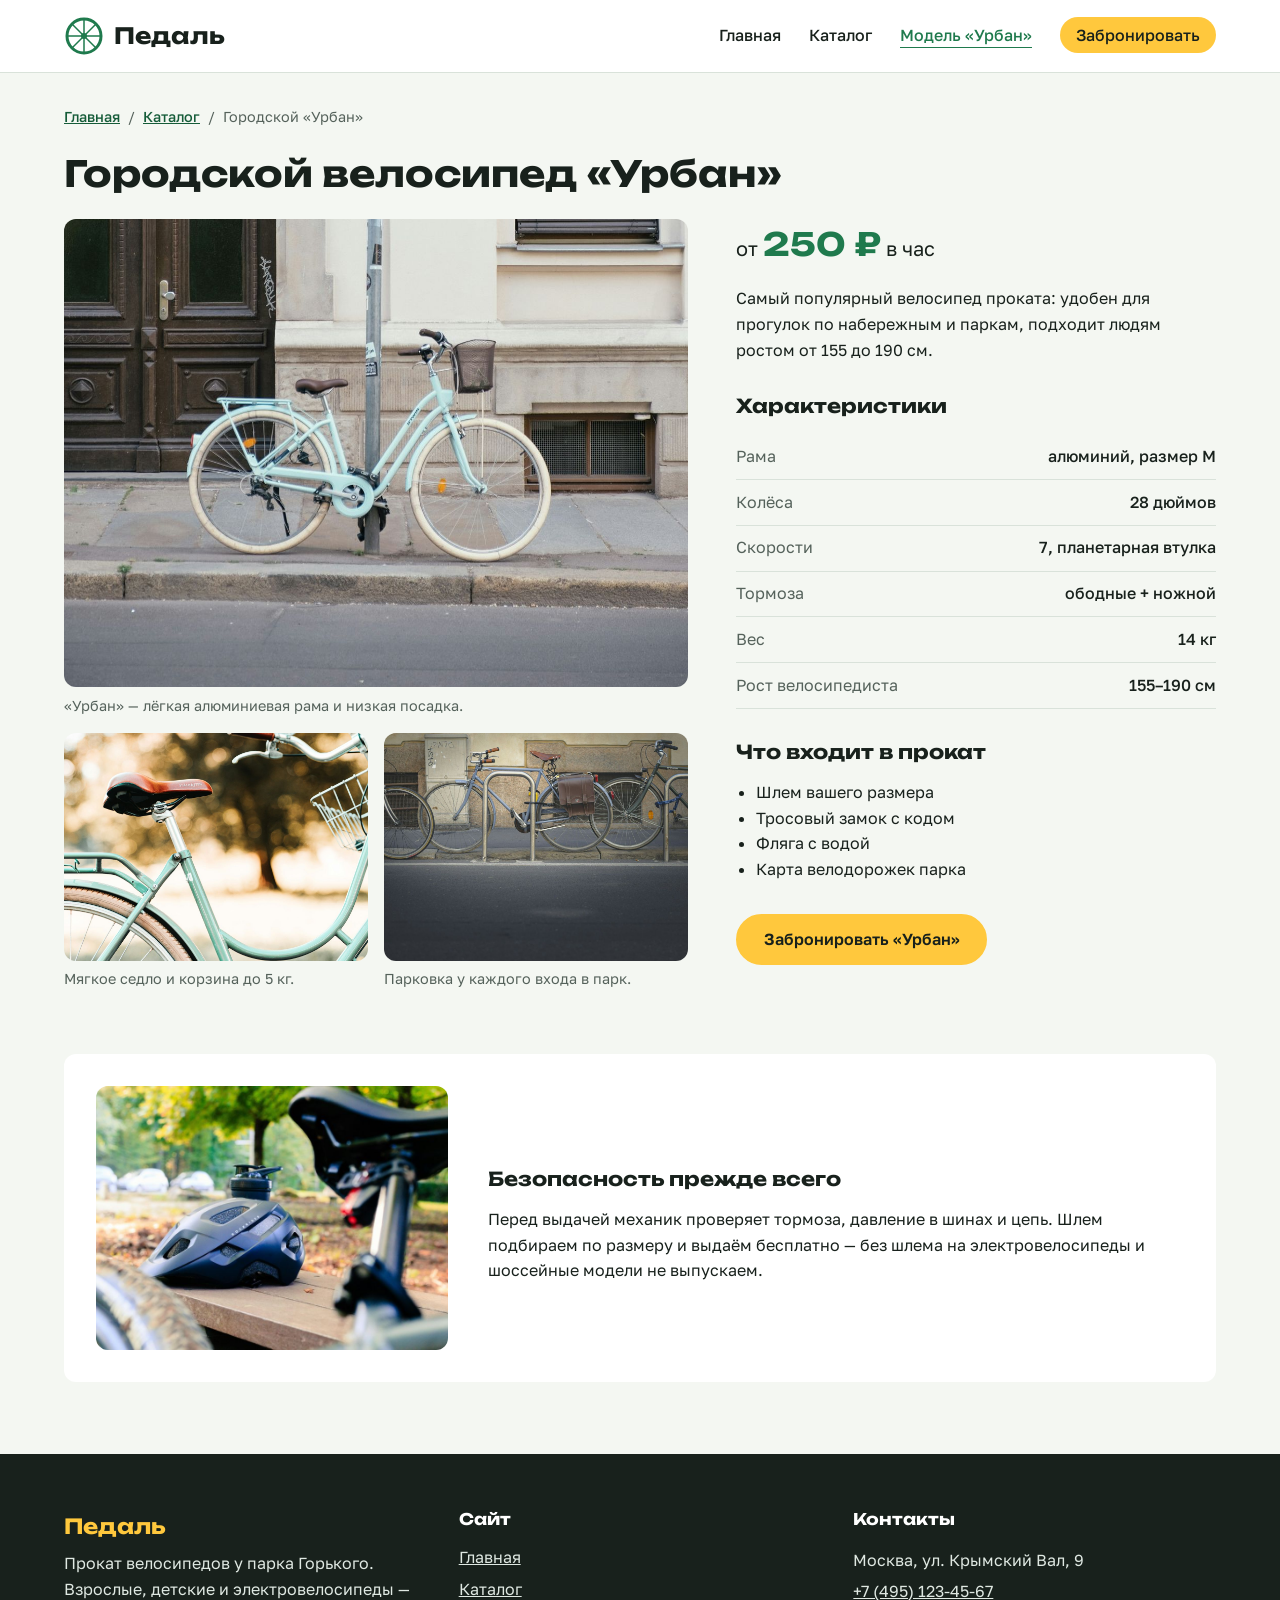
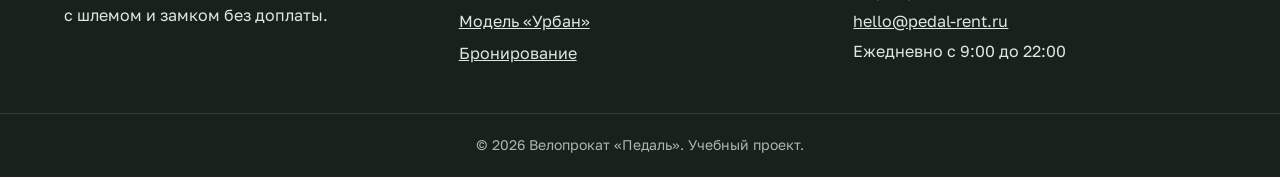
==== bike.html @ 085c513f "Страница модели «Урбан»: галерея и характеристики" ====
<!DOCTYPE html>
<html lang="ru">
<head>
  <meta charset="utf-8">
  <meta name="viewport" content="width=device-width, initial-scale=1">
  <meta name="description" content="Городской велосипед «Урбан» в прокате «Педаль»: характеристики, цены и бронирование.">
  <title>Городской велосипед «Урбан» — Педаль</title>
  <link rel="preconnect" href="https://fonts.googleapis.com">
  <link rel="preconnect" href="https://fonts.gstatic.com" crossorigin>
  <link rel="stylesheet" href="https://fonts.googleapis.com/css2?family=Golos+Text:wght@400;500;600&amp;family=Unbounded:wght@500;700&amp;display=swap">
  <link rel="stylesheet" href="css/style.css">
</head>
<body>
  <header class="header">
    <div class="container header-inner">
      <a class="logo" href="index.html" aria-label="Педаль — на главную">
        <svg class="logo-wheel" width="40" height="40" viewBox="0 0 40 40" aria-hidden="true">
          <circle cx="20" cy="20" r="17" fill="none" stroke="currentColor" stroke-width="3"/>
          <circle cx="20" cy="20" r="3" fill="currentColor"/>
          <path d="M20 3v34M3 20h34M8 8l24 24M32 8L8 32" stroke="currentColor" stroke-width="1.5"/>
        </svg>
        <span class="logo-text">Педаль</span>
      </a>
      <nav class="nav" aria-label="Основное меню">
        <ul class="nav-list">
          <li><a class="nav-link" href="index.html">Главная</a></li>
          <li><a class="nav-link" href="index.html#catalog">Каталог</a></li>
          <li><a class="nav-link" href="bike.html" aria-current="page">Модель «Урбан»</a></li>
          <li><a class="nav-link nav-link-accent" href="booking.html">Забронировать</a></li>
        </ul>
      </nav>
    </div>
  </header>

  <main id="main" class="container page">
    <nav class="breadcrumbs" aria-label="Хлебные крошки">
      <ol class="breadcrumbs-list">
        <li><a class="text-link" href="index.html">Главная</a></li>
        <li><a class="text-link" href="index.html#catalog">Каталог</a></li>
        <li aria-current="page">Городской «Урбан»</li>
      </ol>
    </nav>

    <h1 class="page-title">Городской велосипед «Урбан»</h1>

    <div class="bike-layout">
      <section class="gallery" aria-label="Фотографии велосипеда">
        <figure class="gallery-main">
          <img src="images/city-1.jpg" alt="Мятный велосипед «Урбан» у входа в дом" width="1200" height="900">
          <figcaption>«Урбан» — лёгкая алюминиевая рама и низкая посадка.</figcaption>
        </figure>
        <figure class="gallery-item">
          <img src="images/city-2.jpg" alt="Кожаное седло и плетёная корзина велосипеда крупным планом" width="1200" height="900" loading="lazy">
          <figcaption>Мягкое седло и корзина до 5 кг.</figcaption>
        </figure>
        <figure class="gallery-item">
          <img src="images/city-3.jpg" alt="Городские велосипеды у парковки на улице" width="1200" height="900" loading="lazy">
          <figcaption>Парковка у каждого входа в парк.</figcaption>
        </figure>
      </section>

      <section class="bike-info" aria-labelledby="specs-title">
        <p class="bike-price">от <b>250 ₽</b> в час</p>
        <p>Самый популярный велосипед проката: удобен для прогулок по набережным и паркам, подходит людям ростом от 155 до 190 см.</p>

        <h2 class="block-title" id="specs-title">Характеристики</h2>
        <dl class="specs">
          <div class="spec"><dt>Рама</dt><dd>алюминий, размер M</dd></div>
          <div class="spec"><dt>Колёса</dt><dd>28 дюймов</dd></div>
          <div class="spec"><dt>Скорости</dt><dd>7, планетарная втулка</dd></div>
          <div class="spec"><dt>Тормоза</dt><dd>ободные + ножной</dd></div>
          <div class="spec"><dt>Вес</dt><dd>14 кг</dd></div>
          <div class="spec"><dt>Рост велосипедиста</dt><dd>155–190 см</dd></div>
        </dl>

        <h2 class="block-title">Что входит в прокат</h2>
        <ul class="included">
          <li>Шлем вашего размера</li>
          <li>Тросовый замок с кодом</li>
          <li>Фляга с водой</li>
          <li>Карта велодорожек парка</li>
        </ul>

        <a class="button button-accent" href="booking.html">Забронировать «Урбан»</a>
      </section>
    </div>

    <section class="helmet" aria-labelledby="helmet-title">
      <img class="helmet-image" src="images/helmet.jpg" alt="Синий велосипедный шлем и фляга на скамейке" width="800" height="600" loading="lazy">
      <div>
        <h2 class="block-title" id="helmet-title">Безопасность прежде всего</h2>
        <p>Перед выдачей механик проверяет тормоза, давление в шинах и цепь. Шлем подбираем по размеру и выдаём бесплатно — без шлема на электровелосипеды и шоссейные модели не выпускаем.</p>
      </div>
    </section>
  </main>

  <footer class="footer">
    <div class="container footer-inner">
      <div class="footer-col">
        <p class="footer-logo">Педаль</p>
        <p class="footer-text">Прокат велосипедов у парка Горького. Взрослые, детские и электровелосипеды — с шлемом и замком без доплаты.</p>
      </div>
      <nav class="footer-col" aria-label="Ссылки в подвале">
        <h2 class="footer-title">Сайт</h2>
        <ul class="footer-list">
          <li><a class="footer-link" href="index.html">Главная</a></li>
          <li><a class="footer-link" href="index.html#catalog">Каталог</a></li>
          <li><a class="footer-link" href="bike.html">Модель «Урбан»</a></li>
          <li><a class="footer-link" href="booking.html">Бронирование</a></li>
        </ul>
      </nav>
      <div class="footer-col">
        <h2 class="footer-title">Контакты</h2>
        <address class="footer-address">
          Москва, ул. Крымский Вал, 9<br>
          <a class="footer-link" href="tel:+74951234567">+7 (495) 123-45-67</a><br>
          <a class="footer-link" href="mailto:hello@pedal-rent.ru">hello@pedal-rent.ru</a><br>
          Ежедневно с 9:00 до 22:00
        </address>
      </div>
    </div>
    <p class="copyright">© 2026 Велопрокат «Педаль». Учебный проект.</p>
  </footer>
</body>
</html>
---- css/style.css ----
/* ==========================================================================
   Велопрокат «Педаль» — стили сайта
   ========================================================================== */

/* ---------- Переменные: цвета и шрифты ---------- */
:root {
  --green: #1f7a4d;
  --green-dark: #155c39;
  --yellow: #ffc83d;
  --ink: #18211c;
  --muted: #55625b;
  --bg: #f4f7f2;
  --white: #fff;
  --line: #d9e2da;
  --radius: .75rem;
  --shadow: 0 .5rem 1.5rem rgba(24, 33, 28, .1);
  --font-head: 'Unbounded', 'Arial Black', sans-serif;
  --font-body: 'Golos Text', Arial, sans-serif;
}

*,
*::before,
*::after {
  box-sizing: border-box;
}

body {
  margin: 0;
  font-family: var(--font-body);
  font-size: 1rem;
  line-height: 1.6;
  color: var(--ink);
  background-color: var(--bg);
}

img,
video {
  display: block;
  max-width: 100%;
  height: auto;
}

h1,
h2,
h3 {
  margin: 0;
  font-family: var(--font-head);
  font-weight: 700;
  line-height: 1.2;
}

a {
  color: inherit;
}

.container {
  width: 100%;
  max-width: 75rem;
  margin: 0 auto;
  padding: 0 1.5rem;
}

/* ---------- Шапка ---------- */
.header {
  position: sticky;
  top: 0;
  z-index: 10;
  background-color: var(--white);
  border-bottom: 1px solid var(--line);
}

.header-inner {
  display: flex;
  align-items: center;
  justify-content: space-between;
  gap: 1.5rem;
  min-height: 4.5rem;
}

.logo {
  display: flex;
  align-items: center;
  gap: .6rem;
  color: var(--green);
  text-decoration: none;
}

.logo-text {
  font-family: var(--font-head);
  font-size: 1.4rem;
  font-weight: 700;
  color: var(--ink);
}

.nav-list {
  display: flex;
  flex-wrap: wrap;
  align-items: center;
  gap: .5rem 1.75rem;
  margin: 0;
  padding: 0;
  list-style: none;
}

.nav-link {
  font-weight: 500;
  text-decoration: none;
}

.nav-link[aria-current='page'] {
  color: var(--green);
  text-decoration: underline;
  text-underline-offset: .35rem;
}

.nav-link-accent {
  padding: .5rem 1rem;
  color: var(--ink);
  background-color: var(--yellow);
  border-radius: 2rem;
}

/* ---------- Кнопки и ссылки ---------- */
.button {
  display: inline-block;
  padding: .85rem 1.6rem;
  font-family: inherit;
  font-size: 1rem;
  font-weight: 600;
  line-height: 1.2;
  text-align: center;
  text-decoration: none;
  color: var(--white);
  background-color: var(--green);
  border: 2px solid var(--green);
  border-radius: 2rem;
  cursor: pointer;
}

.button-accent {
  color: var(--ink);
  background-color: var(--yellow);
  border-color: var(--yellow);
}

.button-light {
  color: var(--ink);
  background-color: var(--white);
  border-color: var(--white);
}

.button-outline {
  color: var(--green);
  background-color: transparent;
}

.button-small {
  padding: .55rem 1.1rem;
  font-size: .9rem;
}

.text-link {
  color: var(--green-dark);
  font-weight: 500;
}

/* ---------- Первый экран ---------- */
.hero {
  padding: 7rem 0 5rem;
  color: var(--white);
  background-color: #2f4a3a;
  background-image: linear-gradient(90deg, rgba(10, 20, 14, .75), rgba(10, 20, 14, .2)), url('../images/hero.jpg');
  background-position: center;
  background-size: cover;
}

.hero-title {
  max-width: 40rem;
  font-size: 3rem;
}

.hero-text {
  max-width: 34rem;
  margin: 1.25rem 0 2rem;
  font-size: 1.15rem;
}

.hero-buttons {
  display: flex;
  flex-wrap: wrap;
  gap: 1rem;
}

.hero-facts {
  display: flex;
  flex-wrap: wrap;
  gap: 1rem 2.5rem;
  margin: 3rem 0 0;
  padding: 0;
  list-style: none;
}

.hero-facts b {
  display: block;
  font-family: var(--font-head);
  font-size: 1.5rem;
  color: var(--yellow);
}

/* ---------- Разделы ---------- */
.section {
  padding: 4.5rem 0;
}

.section-title {
  margin-bottom: 2rem;
  font-size: 2rem;
}

/* ---------- Подвал ---------- */
.footer {
  color: #dfe8e2;
  background-color: var(--ink);
}

.footer-inner {
  display: flex;
  flex-wrap: wrap;
  justify-content: space-between;
  gap: 2rem;
  padding-top: 3.5rem;
  padding-bottom: 2.5rem;
}

.footer-col {
  flex: 1 1 14rem;
}

.footer-logo {
  margin: 0 0 .5rem;
  font-family: var(--font-head);
  font-size: 1.3rem;
  font-weight: 700;
  color: var(--yellow);
}

.footer-text {
  max-width: 22rem;
  margin: 0;
}

.footer-title {
  margin-bottom: 1rem;
  font-size: 1rem;
  color: var(--white);
}

.footer-list {
  margin: 0;
  padding: 0;
  list-style: none;
}

.footer-list li {
  margin-bottom: .4rem;
}

.footer-link {
  color: #dfe8e2;
}

.footer-address {
  font-style: normal;
  line-height: 1.9;
}

.copyright {
  margin: 0;
  padding: 1.25rem 1.5rem;
  font-size: .875rem;
  text-align: center;
  color: #a9b8ae;
  border-top: 1px solid rgba(255, 255, 255, .12);
}

/* ---------- Преимущества ---------- */
.advantages-list {
  display: grid;
  grid-template-columns: repeat(3, 1fr);
  gap: 1.5rem;
  margin: 0;
  padding: 0;
  list-style: none;
}

.advantage {
  padding: 2rem 1.75rem;
  background-color: var(--white);
  border-radius: var(--radius);
  box-shadow: var(--shadow);
}

.advantage-icon {
  color: var(--green);
}

.advantage-title {
  margin: 1rem 0 .5rem;
  font-size: 1.1rem;
}

.advantage-text {
  margin: 0;
  color: var(--muted);
}

/* ---------- Каталог: сетка карточек ---------- */
.catalog {
  background-color: var(--white);
}

.catalog-grid {
  display: grid;
  grid-template-columns: repeat(3, 1fr);
  gap: 1.75rem;
  margin: 0;
  padding: 0;
  list-style: none;
}

.bike-card {
  display: flex;
  flex-direction: column;
  height: 100%;
  overflow: hidden;
  background-color: var(--bg);
  border-radius: var(--radius);
}

.bike-card-image {
  width: 100%;
  aspect-ratio: 4 / 3;
  object-fit: cover;
}

.bike-card-body {
  display: flex;
  flex: 1;
  flex-direction: column;
  align-items: flex-start;
  padding: 1.25rem 1.5rem 1.5rem;
}

.bike-card-title {
  font-size: 1.15rem;
}

.bike-card-text {
  flex: 1;
  margin: .5rem 0 1rem;
  color: var(--muted);
}

.bike-card-price {
  margin: 0 0 1rem;
  font-family: var(--font-head);
  font-weight: 700;
  color: var(--green);
}

/* ---------- Тарифы ---------- */
.table-wrap {
  overflow-x: auto;
}

.tariffs-table {
  width: 100%;
  border-collapse: collapse;
  background-color: var(--white);
  border-radius: var(--radius);
}

.tariffs-table caption {
  margin-bottom: .75rem;
  text-align: left;
  color: var(--muted);
}

.tariffs-table th,
.tariffs-table td {
  padding: .9rem 1.25rem;
  text-align: left;
  border-bottom: 1px solid var(--line);
}

.tariffs-table thead th {
  color: var(--white);
  background-color: var(--green);
}

.tariffs-table tbody th {
  font-weight: 500;
}

/* ---------- Маршруты ---------- */
.routes {
  background-color: var(--white);
}

.routes-grid {
  display: grid;
  grid-template-columns: repeat(2, 1fr);
  gap: 1.75rem;
}

.route {
  margin: 0;
}

.route img {
  width: 100%;
  aspect-ratio: 4 / 3;
  object-fit: cover;
  border-radius: var(--radius);
}

.route figcaption {
  margin-top: .75rem;
}

/* ---------- Пункт проката ---------- */
.point-inner {
  display: grid;
  grid-template-columns: 1.2fr 1fr;
  align-items: center;
  gap: 3rem;
}

.point-image {
  width: 100%;
  border-radius: var(--radius);
}

.point-info p {
  margin: 0 0 1rem;
}

/* ---------- Внутренние страницы ---------- */
.page {
  padding-top: 2rem;
  padding-bottom: 4.5rem;
}

.page-title {
  margin: 0 0 1.5rem;
  font-size: 2.25rem;
}

.page-lead {
  max-width: 44rem;
  margin: 0 0 2rem;
  color: var(--muted);
}

.block-title {
  margin: 2rem 0 1rem;
  font-size: 1.2rem;
}

/* ---------- Хлебные крошки ---------- */
.breadcrumbs-list {
  display: flex;
  flex-wrap: wrap;
  gap: .5rem;
  margin: 0 0 1.5rem;
  padding: 0;
  font-size: .9rem;
  color: var(--muted);
  list-style: none;
}

.breadcrumbs-list li + li::before {
  content: '/';
  margin-right: .5rem;
}

/* ---------- Страница модели ---------- */
.bike-layout {
  display: grid;
  grid-template-columns: 1.3fr 1fr;
  align-items: start;
  gap: 3rem;
}

.gallery {
  display: grid;
  grid-template-columns: 1fr 1fr;
  gap: 1rem;
}

.gallery figure {
  margin: 0;
}

.gallery-main {
  grid-column: 1 / -1;
}

.gallery img {
  width: 100%;
  aspect-ratio: 4 / 3;
  object-fit: cover;
  border-radius: var(--radius);
}

.gallery figcaption {
  margin-top: .4rem;
  font-size: .9rem;
  color: var(--muted);
}

.bike-price {
  margin: 0 0 1rem;
  font-size: 1.25rem;
}

.bike-price b {
  font-family: var(--font-head);
  font-size: 2rem;
  color: var(--green);
}

.specs {
  margin: 0;
}

.spec {
  display: flex;
  justify-content: space-between;
  gap: 1rem;
  padding: .6rem 0;
  border-bottom: 1px solid var(--line);
}

.spec dt {
  color: var(--muted);
}

.spec dd {
  margin: 0;
  font-weight: 500;
  text-align: right;
}

.included {
  margin: 0 0 2rem;
  padding-left: 1.25rem;
}

.helmet {
  display: grid;
  grid-template-columns: 22rem 1fr;
  align-items: center;
  gap: 2.5rem;
  margin-top: 4rem;
  padding: 2rem;
  background-color: var(--white);
  border-radius: var(--radius);
}

.helmet-image {
  border-radius: var(--radius);
}
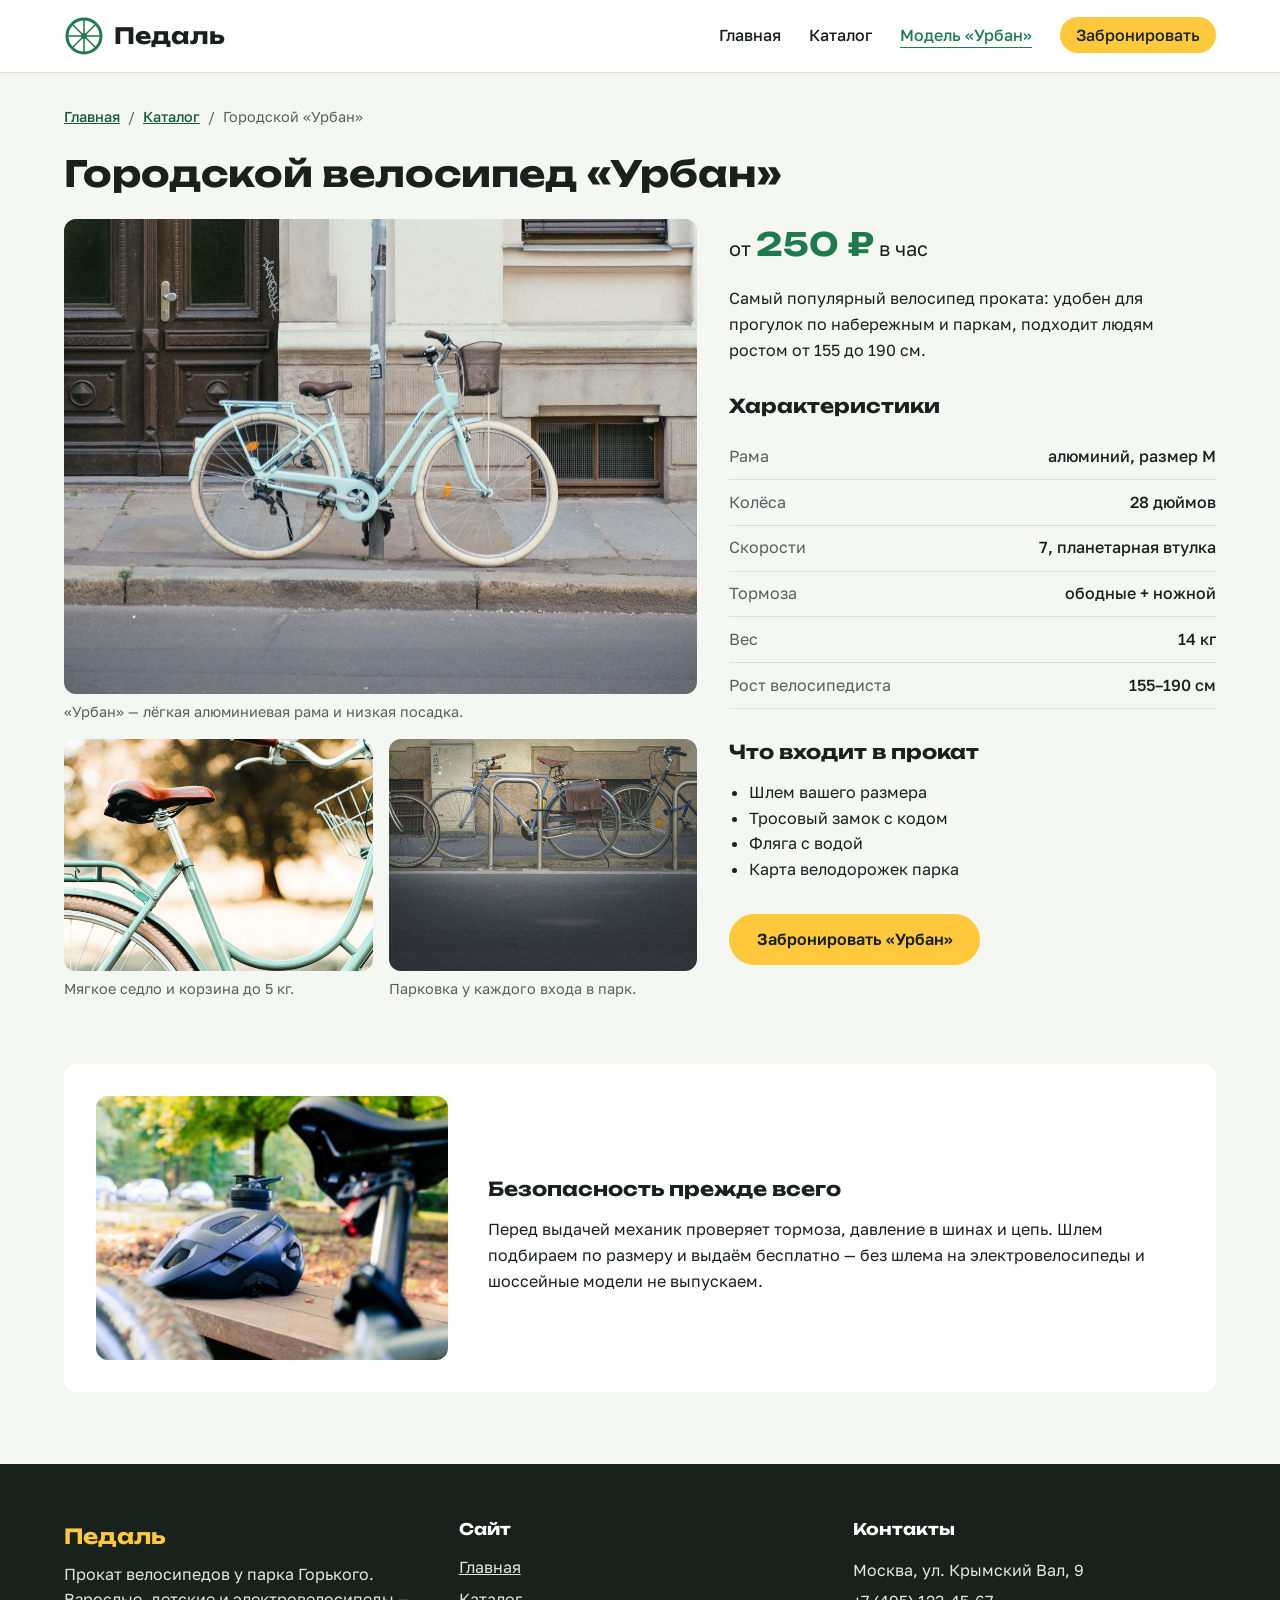
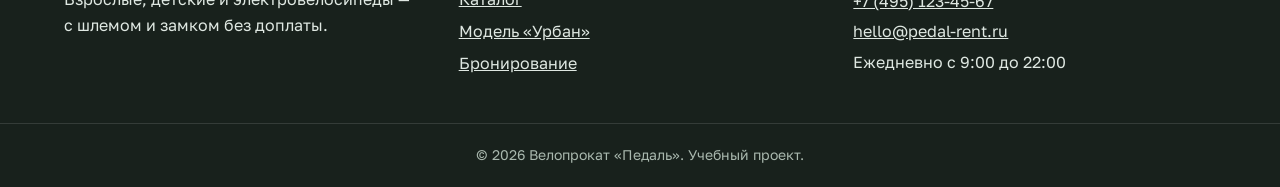
==== commit cbd39eb5: "Доступность: skip-link, рамка фокуса, режим высокой контрастности" ====
--- a/bike.html
+++ b/bike.html
@@ -11,6 +11,7 @@
   <link rel="stylesheet" href="css/style.css">
 </head>
 <body>
+  <a class="skip-link" href="#main">Перейти к содержимому</a>
   <header class="header">
     <div class="container header-inner">
       <a class="logo" href="index.html" aria-label="Педаль — на главную">
--- a/css/style.css
+++ b/css/style.css
@@ -571,3 +571,345 @@
 .helmet-image {
   border-radius: var(--radius);
 }
+
+/* ---------- Форма бронирования ---------- */
+.booking-layout {
+  display: grid;
+  grid-template-columns: 1.4fr 1fr;
+  align-items: start;
+  gap: 3rem;
+}
+
+.form-group {
+  margin: 0 0 1.5rem;
+  padding: 1.5rem 1.75rem;
+  background-color: var(--white);
+  border: 1px solid var(--line);
+  border-radius: var(--radius);
+}
+
+.form-legend {
+  padding: 0 .5rem;
+  font-family: var(--font-head);
+  font-weight: 700;
+}
+
+.form-subgroup {
+  margin: 0;
+  padding: 0;
+  border: 0;
+}
+
+.form-label {
+  display: block;
+  margin: 1rem 0 .35rem;
+  padding: 0;
+  font-weight: 600;
+}
+
+.required {
+  color: #b3261e;
+}
+
+.form-input {
+  width: 100%;
+  min-height: 3rem;
+  padding: .6rem .9rem;
+  font-family: inherit;
+  font-size: 1rem;
+  color: var(--ink);
+  background-color: var(--white);
+  border: 1.5px solid #b9c6bd;
+  border-radius: .5rem;
+}
+
+.form-textarea {
+  resize: vertical;
+}
+
+.form-hint {
+  margin: .3rem 0 0;
+  font-size: .85rem;
+  color: var(--muted);
+}
+
+.form-row {
+  display: flex;
+  gap: 1rem;
+}
+
+.form-field {
+  flex: 1;
+}
+
+.choice-list {
+  display: flex;
+  flex-wrap: wrap;
+  gap: .75rem 1.5rem;
+  margin: .5rem 0 0;
+  padding: 0;
+  list-style: none;
+}
+
+.choice-list li,
+.consent {
+  display: flex;
+  align-items: center;
+  gap: .5rem;
+}
+
+.choice-list input,
+.consent input {
+  width: 1.2rem;
+  height: 1.2rem;
+  accent-color: var(--green);
+}
+
+.consent {
+  margin: 0 0 1.5rem;
+}
+
+.form-buttons {
+  display: flex;
+  flex-wrap: wrap;
+  gap: 1rem;
+}
+
+/* Неверно заполненное поле подсвечивается, когда пользователь ушёл из него */
+.form-input:invalid:not(:focus):not(:placeholder-shown) {
+  border-color: #b3261e;
+}
+
+.booking-image {
+  border-radius: var(--radius);
+}
+
+.steps {
+  margin: 1.5rem 0 0;
+  padding-left: 1.25rem;
+}
+
+.steps li {
+  margin-bottom: .5rem;
+}
+
+/* ---------- Страница «Спасибо» ---------- */
+.thanks {
+  display: flex;
+  justify-content: center;
+}
+
+.thanks-card {
+  max-width: 34rem;
+  margin: 2rem 0;
+  padding: 3rem 2.5rem;
+  text-align: center;
+  background-color: var(--white);
+  border-radius: var(--radius);
+  box-shadow: var(--shadow);
+}
+
+.thanks-icon {
+  margin: 0 auto 1.5rem;
+}
+
+.thanks-circle {
+  stroke: var(--green);
+}
+
+.thanks-check {
+  stroke: var(--green);
+}
+
+.thanks-card .hero-buttons {
+  justify-content: center;
+  margin-top: 1.5rem;
+}
+
+/* ---------- Видео ---------- */
+.video-section {
+  color: var(--white);
+  background-color: var(--green-dark);
+}
+
+.video-inner {
+  display: grid;
+  grid-template-columns: 1fr 1.6fr;
+  align-items: center;
+  gap: 3rem;
+}
+
+.video-text p {
+  margin: 0;
+  color: #d8eadf;
+}
+
+.video {
+  width: 100%;
+  border-radius: var(--radius);
+  background-color: #000;
+}
+
+/* ==========================================================================
+   Адаптивная вёрстка: три контрольные точки — 1280px, 900px и 600px
+   ========================================================================== */
+
+/* Ноутбук: до 1280px */
+@media (max-width: 1280px) {
+  .hero-title {
+    font-size: 2.6rem;
+  }
+
+  .catalog-grid {
+    gap: 1.25rem;
+  }
+
+  .bike-layout,
+  .booking-layout {
+    gap: 2rem;
+  }
+}
+
+/* Планшет: до 900px — каталог в две колонки, блоки друг под другом */
+@media (max-width: 900px) {
+  .hero {
+    padding: 5rem 0 4rem;
+  }
+
+  .hero-title {
+    font-size: 2.2rem;
+  }
+
+  .section-title {
+    font-size: 1.7rem;
+  }
+
+  .catalog-grid {
+    grid-template-columns: repeat(2, 1fr);
+  }
+
+  .advantage {
+    padding: 1.5rem 1.25rem;
+  }
+
+  .video-inner,
+  .point-inner,
+  .bike-layout,
+  .booking-layout {
+    grid-template-columns: 1fr;
+  }
+
+  .helmet {
+    grid-template-columns: 1fr;
+  }
+}
+
+/* Телефон: до 600px — всё в одну колонку, меню под логотипом */
+@media (max-width: 600px) {
+  .container {
+    padding: 0 1rem;
+  }
+
+  .header {
+    position: static;
+  }
+
+  .header-inner {
+    flex-direction: column;
+    align-items: flex-start;
+    gap: .75rem;
+    padding-top: .75rem;
+    padding-bottom: .75rem;
+  }
+
+  .nav-list {
+    gap: .5rem 1.1rem;
+    font-size: .95rem;
+  }
+
+  .hero {
+    padding: 3.5rem 0 3rem;
+  }
+
+  .hero-title {
+    font-size: 1.75rem;
+  }
+
+  .hero-text {
+    font-size: 1rem;
+  }
+
+  .hero-buttons .button {
+    width: 100%;
+  }
+
+  .section {
+    padding: 3rem 0;
+  }
+
+  .page-title {
+    font-size: 1.6rem;
+  }
+
+  .advantages-list,
+  .catalog-grid,
+  .routes-grid,
+  .gallery {
+    grid-template-columns: 1fr;
+  }
+
+  .form-row {
+    flex-direction: column;
+    gap: 0;
+  }
+
+  .form-group,
+  .helmet,
+  .thanks-card {
+    padding: 1.25rem;
+  }
+
+  .form-buttons .button {
+    width: 100%;
+  }
+}
+
+/* ==========================================================================
+   Доступность для людей с ограниченными возможностями
+   ========================================================================== */
+
+/* Ссылка «Перейти к содержимому»: видна только при переходе клавишей Tab */
+.skip-link {
+  position: absolute;
+  top: -10rem;
+  left: 1rem;
+  z-index: 100;
+  padding: .75rem 1.25rem;
+  font-weight: 600;
+  color: var(--ink);
+  background-color: var(--yellow);
+  border-radius: .5rem;
+}
+
+.skip-link:focus {
+  top: 1rem;
+}
+
+/* Хорошо заметная рамка фокуса для навигации с клавиатуры */
+a:focus-visible,
+button:focus-visible,
+input:focus-visible,
+select:focus-visible,
+textarea:focus-visible,
+video:focus-visible {
+  outline: 3px solid #0b57d0;
+  outline-offset: 3px;
+}
+
+/* Режим повышенной контрастности в системе */
+@media (prefers-contrast: more) {
+  :root {
+    --muted: #2c3530;
+    --line: #6b7a70;
+  }
+}
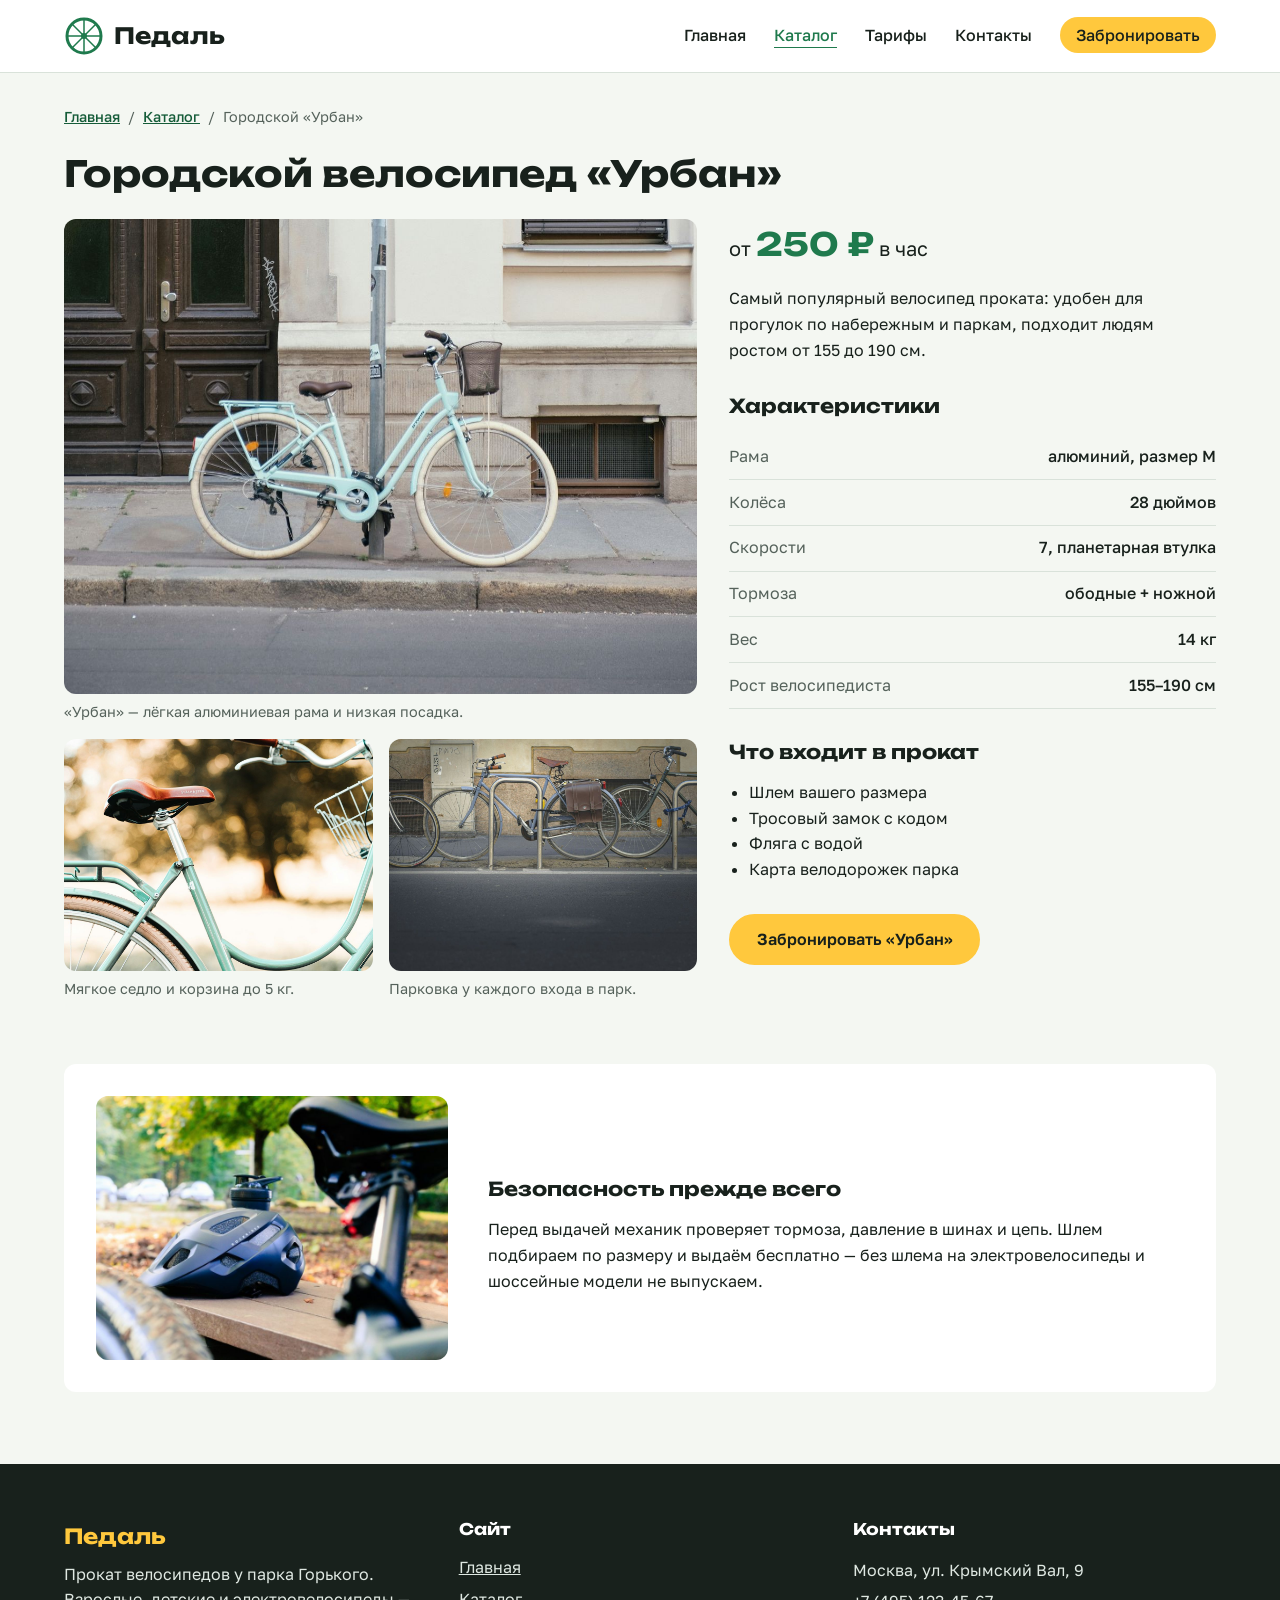
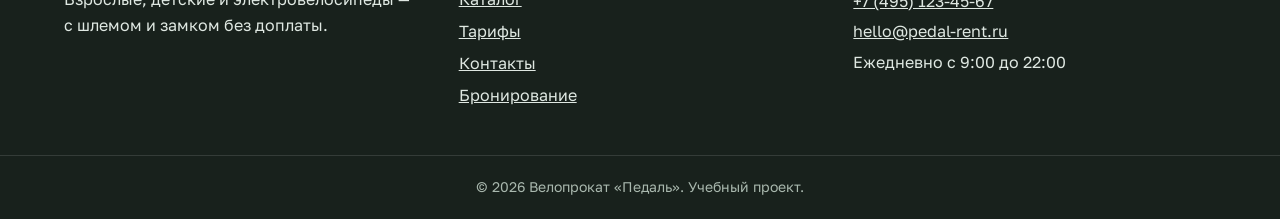
==== commit c252f30b: "Меню: «Каталог», «Тарифы», «Контакты» вместо ссылки на одну модель" ====
--- a/bike.html
+++ b/bike.html
@@ -25,8 +25,9 @@
       <nav class="nav" aria-label="Основное меню">
         <ul class="nav-list">
           <li><a class="nav-link" href="index.html">Главная</a></li>
-          <li><a class="nav-link" href="index.html#catalog">Каталог</a></li>
-          <li><a class="nav-link" href="bike.html" aria-current="page">Модель «Урбан»</a></li>
+          <li><a class="nav-link" href="index.html#catalog" aria-current="true">Каталог</a></li>
+          <li><a class="nav-link" href="index.html#tariffs">Тарифы</a></li>
+          <li><a class="nav-link" href="index.html#contacts">Контакты</a></li>
           <li><a class="nav-link nav-link-accent" href="booking.html">Забронировать</a></li>
         </ul>
       </nav>
@@ -106,7 +107,8 @@
         <ul class="footer-list">
           <li><a class="footer-link" href="index.html">Главная</a></li>
           <li><a class="footer-link" href="index.html#catalog">Каталог</a></li>
-          <li><a class="footer-link" href="bike.html">Модель «Урбан»</a></li>
+          <li><a class="footer-link" href="index.html#tariffs">Тарифы</a></li>
+          <li><a class="footer-link" href="index.html#contacts">Контакты</a></li>
           <li><a class="footer-link" href="booking.html">Бронирование</a></li>
         </ul>
       </nav>
--- a/css/style.css
+++ b/css/style.css
@@ -107,7 +107,7 @@
   text-decoration: none;
 }
 
-.nav-link[aria-current='page'] {
+.nav-link[aria-current] {
   color: var(--green);
   text-decoration: underline;
   text-underline-offset: .35rem;
@@ -913,3 +913,151 @@
     --line: #6b7a70;
   }
 }
+
+/* ==========================================================================
+   Анимации
+   ========================================================================== */
+
+/* Плавное появление первого экрана снизу вверх */
+@keyframes fade-in-up {
+  from {
+    opacity: 0;
+    transform: translateY(1.75rem);
+  }
+
+  to {
+    opacity: 1;
+    transform: none;
+  }
+}
+
+.hero-title,
+.hero-text,
+.hero-buttons,
+.hero-facts {
+  animation: fade-in-up .8s ease both;
+}
+
+.hero-text {
+  animation-delay: .15s;
+}
+
+.hero-buttons {
+  animation-delay: .3s;
+}
+
+.hero-facts {
+  animation-delay: .45s;
+}
+
+/* Колесо в логотипе прокручивается при наведении */
+.logo-wheel {
+  transition: transform .8s ease;
+}
+
+.logo:hover .logo-wheel {
+  transform: rotate(360deg);
+}
+
+/* Кнопки и ссылки меняют цвет плавно */
+.button,
+.nav-link,
+.footer-link {
+  transition: background-color .25s ease, border-color .25s ease, color .25s ease, transform .25s ease;
+}
+
+.button:hover {
+  transform: translateY(-2px);
+}
+
+.button:not(.button-accent):not(.button-light):not(.button-outline):hover {
+  background-color: var(--green-dark);
+  border-color: var(--green-dark);
+}
+
+.button-accent:hover {
+  background-color: #ffb703;
+  border-color: #ffb703;
+}
+
+.button-outline:hover {
+  color: var(--white);
+  background-color: var(--green);
+}
+
+.nav-link:hover {
+  color: var(--green);
+}
+
+.nav-link-accent:hover {
+  color: var(--ink);
+  background-color: #ffb703;
+}
+
+.footer-link:hover {
+  color: var(--yellow);
+}
+
+/* Карточка каталога приподнимается, фото слегка увеличивается */
+.bike-card {
+  transition: transform .3s ease, box-shadow .3s ease;
+}
+
+.bike-card-image {
+  transition: transform .5s ease;
+}
+
+.bike-card:hover {
+  box-shadow: var(--shadow);
+  transform: translateY(-6px);
+}
+
+.bike-card:hover .bike-card-image {
+  transform: scale(1.06);
+}
+
+/* Галочка на странице «Спасибо» рисуется линией */
+@keyframes draw {
+  to {
+    stroke-dashoffset: 0;
+  }
+}
+
+@keyframes pop-in {
+  from {
+    opacity: 0;
+    transform: scale(.4);
+  }
+
+  to {
+    opacity: 1;
+    transform: scale(1);
+  }
+}
+
+.thanks-icon {
+  animation: pop-in .5s cubic-bezier(.34, 1.56, .64, 1) both;
+}
+
+.thanks-circle {
+  stroke-dasharray: 277;
+  stroke-dashoffset: 277;
+  animation: draw .8s ease .2s forwards;
+}
+
+.thanks-check {
+  stroke-dasharray: 70;
+  stroke-dashoffset: 70;
+  animation: draw .5s ease .9s forwards;
+}
+
+/* Если в системе включено «уменьшить движение» — анимации отключаются */
+@media (prefers-reduced-motion: reduce) {
+  *,
+  *::before,
+  *::after {
+    animation-duration: .01ms !important;
+    animation-delay: 0s !important;
+    transition-duration: .01ms !important;
+  }
+}
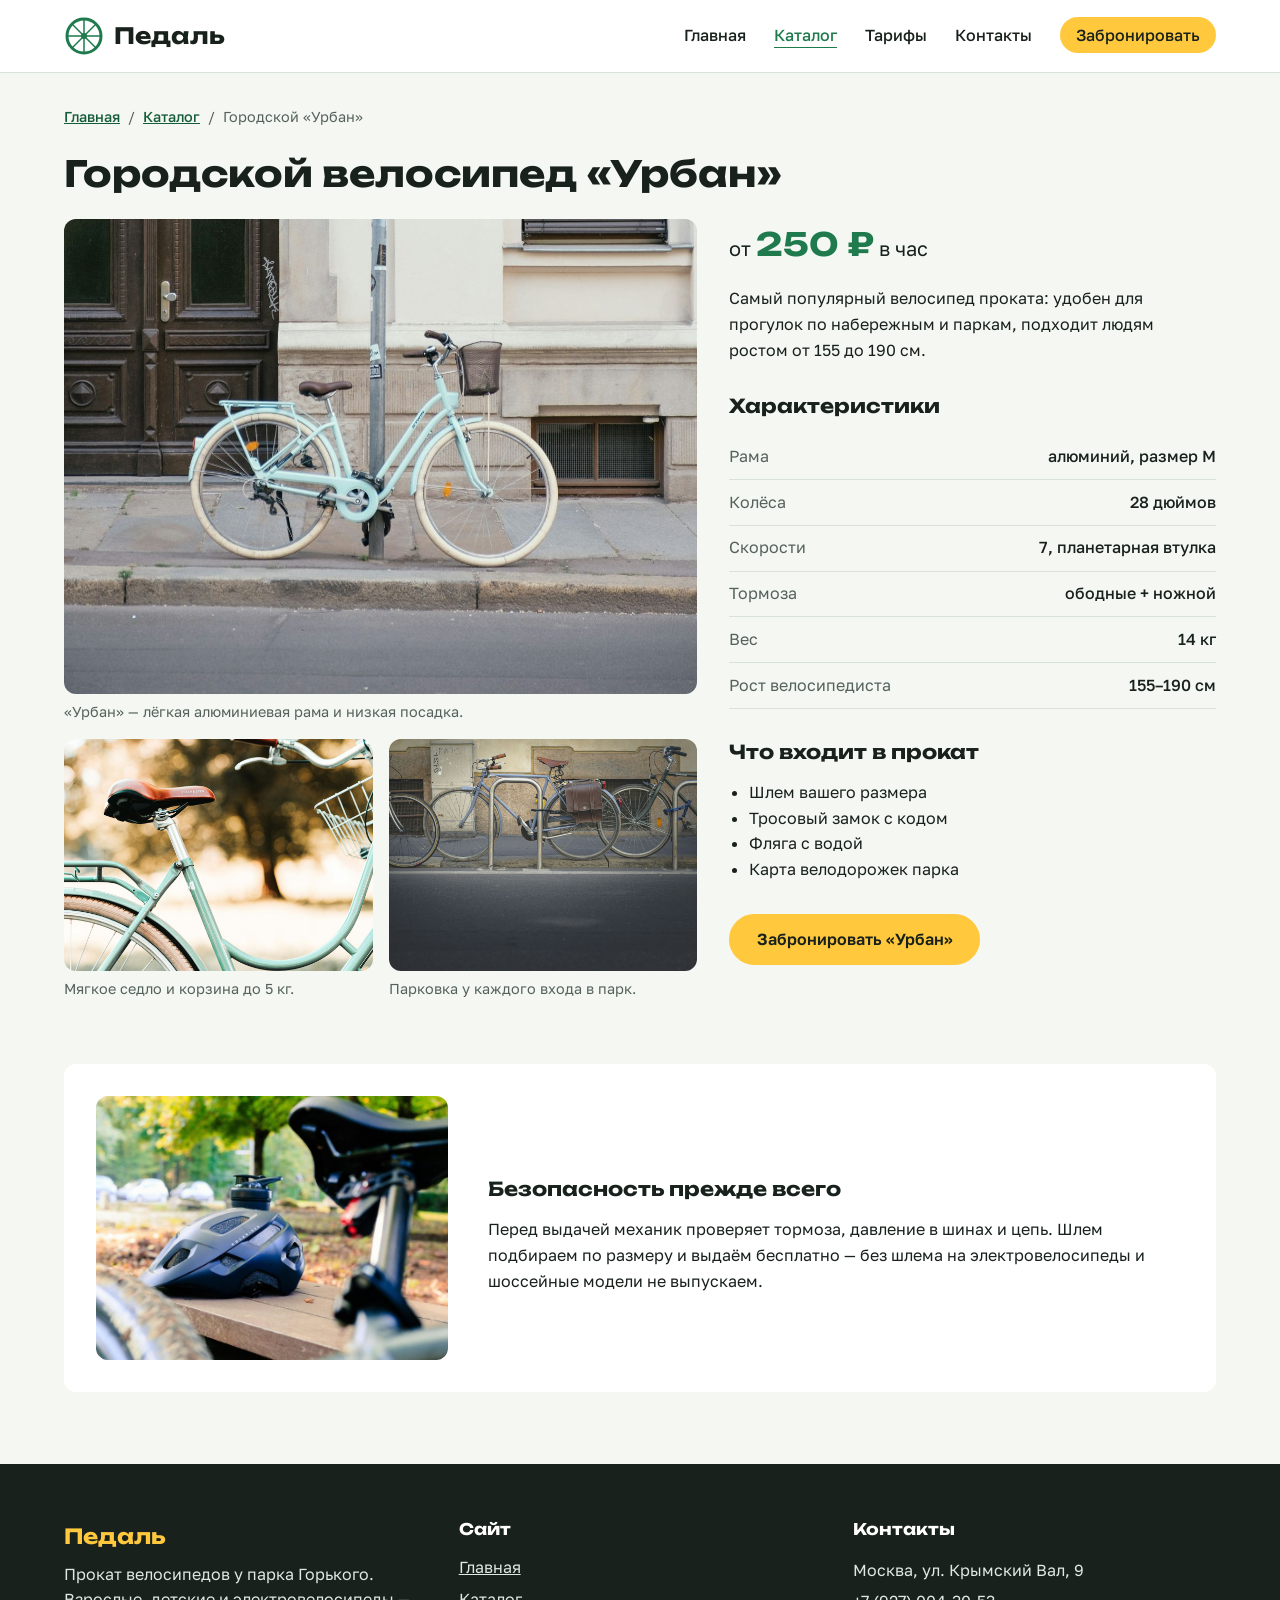
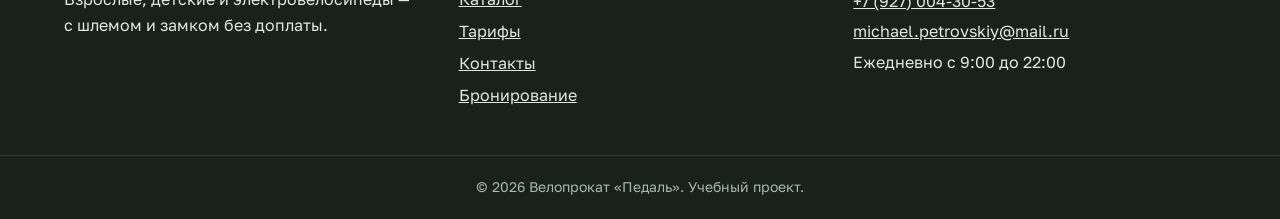
==== commit 27ba6c77: "Контакты: телефон +7 (927) 004-30-53 и почта michael.petrovskiy@mail.ru" ====
--- a/bike.html
+++ b/bike.html
@@ -116,8 +116,8 @@
         <h2 class="footer-title">Контакты</h2>
         <address class="footer-address">
           Москва, ул. Крымский Вал, 9<br>
-          <a class="footer-link" href="tel:+74951234567">+7 (495) 123-45-67</a><br>
-          <a class="footer-link" href="mailto:hello@pedal-rent.ru">hello@pedal-rent.ru</a><br>
+          <a class="footer-link" href="tel:+79270043053">+7 (927) 004-30-53</a><br>
+          <a class="footer-link" href="mailto:michael.petrovskiy@mail.ru">michael.petrovskiy@mail.ru</a><br>
           Ежедневно с 9:00 до 22:00
         </address>
       </div>
